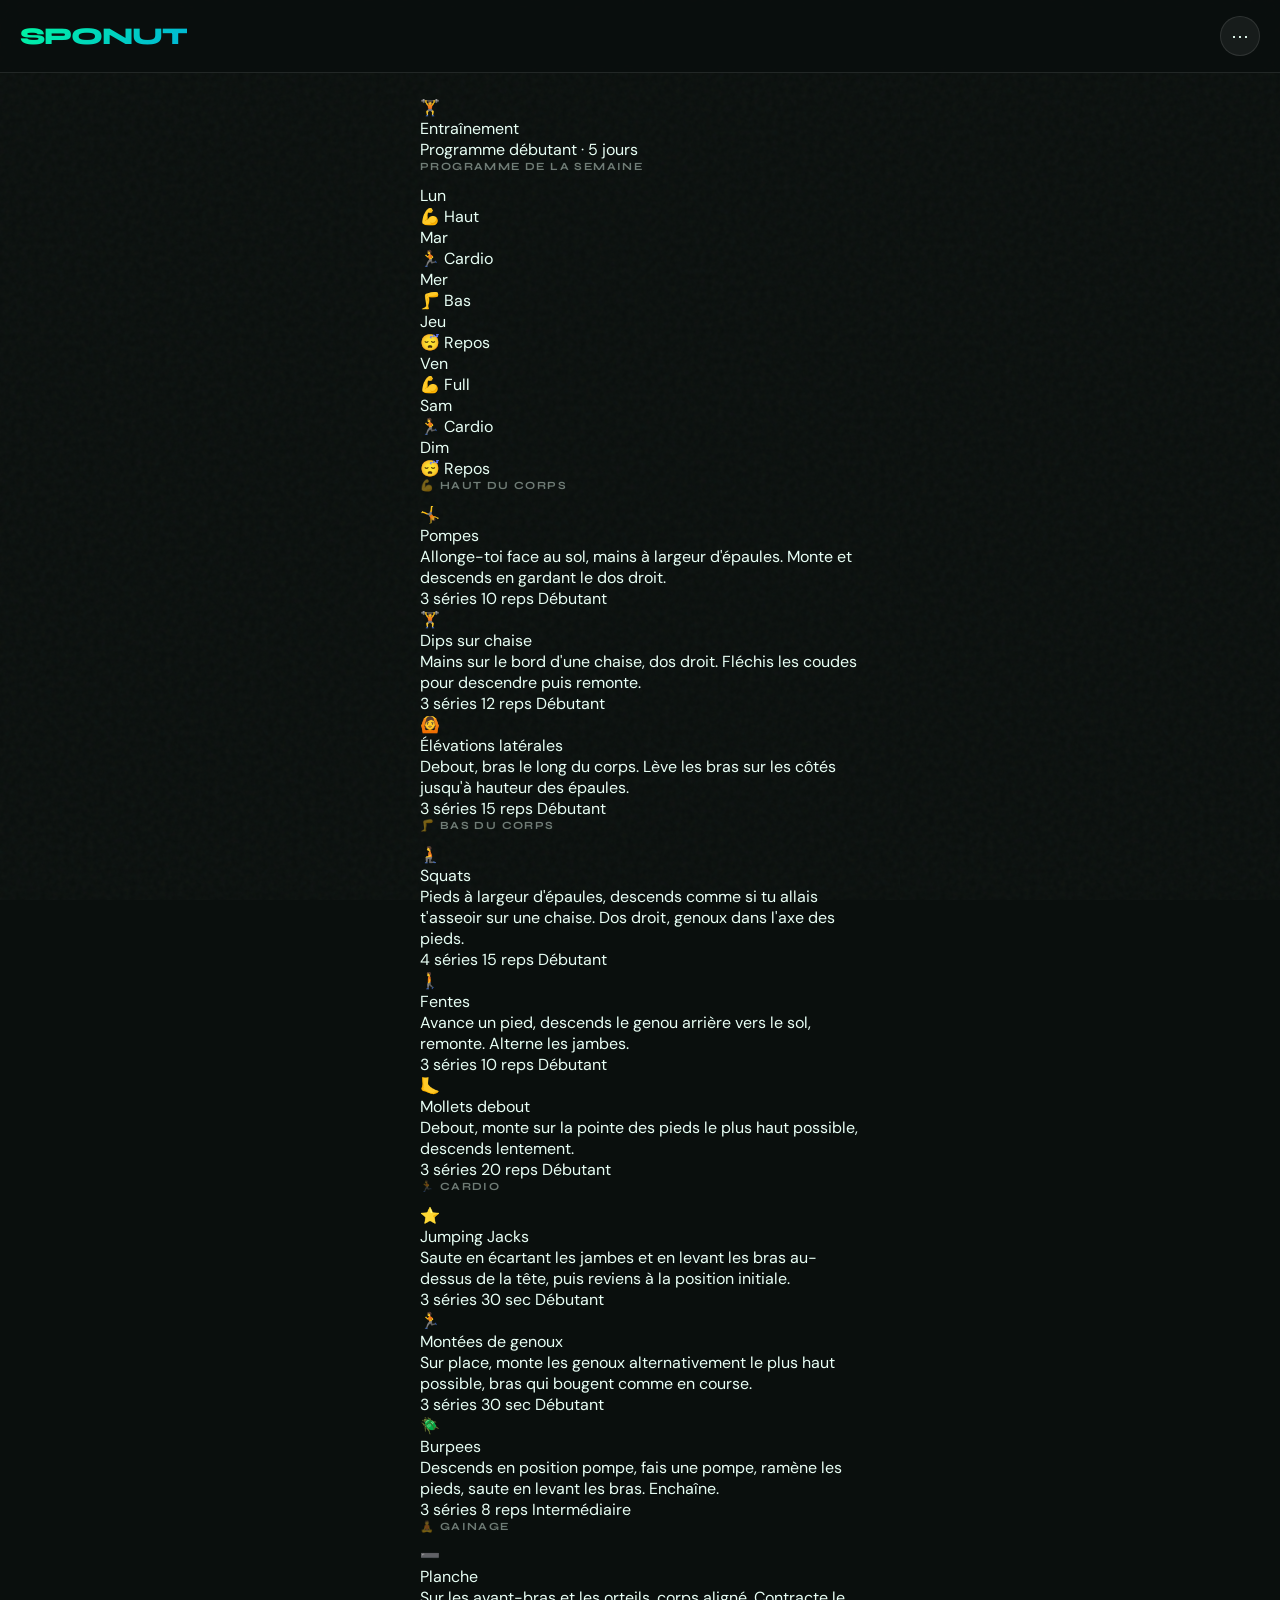
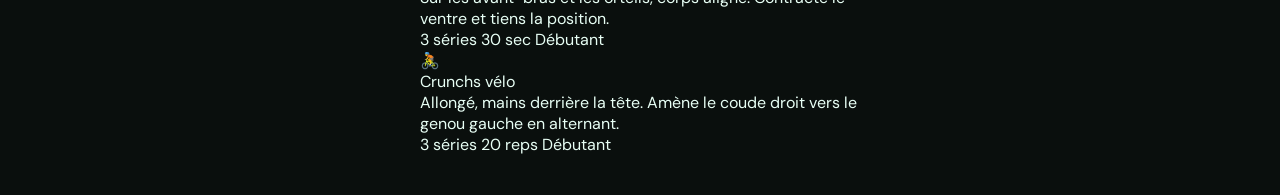
==== entrainement.html @ d8cbfa94 "création page entrainement" ====
<!DOCTYPE html>
<html lang="fr">

<head>
    <meta charset="UTF-8">
    <meta name="viewport" content="width=device-width, initial-scale=1.0">
    <link href="https://fonts.googleapis.com/css2?family=Syne:wght@400;600;700;800&family=DM+Sans:wght@300;400;500&display=swap" rel="stylesheet">
    <link rel="stylesheet" href="style.css">
    <link rel="stylesheet" href="entrainement.css">
    <title>SPONUT — Entraînement</title>
</head>

<body>

    <header class="app-header">
        <a href="index.html" class="logo">SPONUT</a>
        <div class="menu-wrap" id="menuWrap">
            <div class="menu-btn" id="menuBtn">⋯</div>
            <div class="dropdown" id="dropdown">
                <div class="dropdown-item" onclick="window.location='index.html'">Accueil</div>
                <div class="dropdown-item" onclick="window.location='entrainement.html'">Entraînement</div>
                <div class="dropdown-item" onclick="window.location='nutrition.html'">Nutrition</div>
                <div class="dropdown-item" onclick="window.location='profil.html'">Profil</div>
                <div class="dropdown-item danger">Déconnexion</div>
            </div>
        </div>
    </header>

    <main class="content">

        <div class="page-hero">
            <div class="page-hero-icon">🏋️</div>
            <div>
                <div class="page-title">Entraînement</div>
                <div class="page-sub">Programme débutant · 5 jours</div>
            </div>
        </div>

        <div class="section-title">Programme de la semaine</div>
        <div class="week-program">
            <div class="program-day active">
                <div class="pd-label">Lun</div>
                <div class="pd-type">💪 Haut</div>
            </div>
            <div class="program-day">
                <div class="pd-label">Mar</div>
                <div class="pd-type">🏃 Cardio</div>
            </div>
            <div class="program-day">
                <div class="pd-label">Mer</div>
                <div class="pd-type">🦵 Bas</div>
            </div>
            <div class="program-day rest">
                <div class="pd-label">Jeu</div>
                <div class="pd-type">😴 Repos</div>
            </div>
            <div class="program-day">
                <div class="pd-label">Ven</div>
                <div class="pd-type">💪 Full</div>
            </div>
            <div class="program-day">
                <div class="pd-label">Sam</div>
                <div class="pd-type">🏃 Cardio</div>
            </div>
            <div class="program-day rest">
                <div class="pd-label">Dim</div>
                <div class="pd-type">😴 Repos</div>
            </div>
        </div>

        <div class="section-title">💪 Haut du corps</div>
        <div class="exercices">

            <div class="exo-card">
                <div class="exo-visual">🤸</div>
                <div class="exo-body">
                    <div class="exo-name">Pompes</div>
                    <div class="exo-desc">Allonge-toi face au sol, mains à largeur d'épaules. Monte et descends en gardant le dos droit.</div>
                    <div class="exo-tags">
                        <span class="tag">3 séries</span>
                        <span class="tag">10 reps</span>
                        <span class="tag difficulty easy">Débutant</span>
                    </div>
                </div>
            </div>

            <div class="exo-card">
                <div class="exo-visual">🏋️</div>
                <div class="exo-body">
                    <div class="exo-name">Dips sur chaise</div>
                    <div class="exo-desc">Mains sur le bord d'une chaise, dos droit. Fléchis les coudes pour descendre puis remonte.</div>
                    <div class="exo-tags">
                        <span class="tag">3 séries</span>
                        <span class="tag">12 reps</span>
                        <span class="tag difficulty easy">Débutant</span>
                    </div>
                </div>
            </div>

            <div class="exo-card">
                <div class="exo-visual">🙆</div>
                <div class="exo-body">
                    <div class="exo-name">Élévations latérales</div>
                    <div class="exo-desc">Debout, bras le long du corps. Lève les bras sur les côtés jusqu'à hauteur des épaules.</div>
                    <div class="exo-tags">
                        <span class="tag">3 séries</span>
                        <span class="tag">15 reps</span>
                        <span class="tag difficulty easy">Débutant</span>
                    </div>
                </div>
            </div>

        </div>

        <div class="section-title">🦵 Bas du corps</div>
        <div class="exercices">

            <div class="exo-card">
                <div class="exo-visual">🧎</div>
                <div class="exo-body">
                    <div class="exo-name">Squats</div>
                    <div class="exo-desc">Pieds à largeur d'épaules, descends comme si tu allais t'asseoir sur une chaise. Dos droit, genoux dans l'axe des pieds.</div>
                    <div class="exo-tags">
                        <span class="tag">4 séries</span>
                        <span class="tag">15 reps</span>
                        <span class="tag difficulty easy">Débutant</span>
                    </div>
                </div>
            </div>

            <div class="exo-card">
                <div class="exo-visual">🚶</div>
                <div class="exo-body">
                    <div class="exo-name">Fentes</div>
                    <div class="exo-desc">Avance un pied, descends le genou arrière vers le sol, remonte. Alterne les jambes.</div>
                    <div class="exo-tags">
                        <span class="tag">3 séries</span>
                        <span class="tag">10 reps</span>
                        <span class="tag difficulty easy">Débutant</span>
                    </div>
                </div>
            </div>

            <div class="exo-card">
                <div class="exo-visual">🦶</div>
                <div class="exo-body">
                    <div class="exo-name">Mollets debout</div>
                    <div class="exo-desc">Debout, monte sur la pointe des pieds le plus haut possible, descends lentement.</div>
                    <div class="exo-tags">
                        <span class="tag">3 séries</span>
                        <span class="tag">20 reps</span>
                        <span class="tag difficulty easy">Débutant</span>
                    </div>
                </div>
            </div>

        </div>

        <div class="section-title">🏃 Cardio</div>
        <div class="exercices">

            <div class="exo-card">
                <div class="exo-visual">⭐</div>
                <div class="exo-body">
                    <div class="exo-name">Jumping Jacks</div>
                    <div class="exo-desc">Saute en écartant les jambes et en levant les bras au-dessus de la tête, puis reviens à la position initiale.</div>
                    <div class="exo-tags">
                        <span class="tag">3 séries</span>
                        <span class="tag">30 sec</span>
                        <span class="tag difficulty easy">Débutant</span>
                    </div>
                </div>
            </div>

            <div class="exo-card">
                <div class="exo-visual">🏃</div>
                <div class="exo-body">
                    <div class="exo-name">Montées de genoux</div>
                    <div class="exo-desc">Sur place, monte les genoux alternativement le plus haut possible, bras qui bougent comme en course.</div>
                    <div class="exo-tags">
                        <span class="tag">3 séries</span>
                        <span class="tag">30 sec</span>
                        <span class="tag difficulty easy">Débutant</span>
                    </div>
                </div>
            </div>

            <div class="exo-card">
                <div class="exo-visual">🪲</div>
                <div class="exo-body">
                    <div class="exo-name">Burpees</div>
                    <div class="exo-desc">Descends en position pompe, fais une pompe, ramène les pieds, saute en levant les bras. Enchaîne.</div>
                    <div class="exo-tags">
                        <span class="tag">3 séries</span>
                        <span class="tag">8 reps</span>
                        <span class="tag difficulty medium">Intermédiaire</span>
                    </div>
                </div>
            </div>

        </div>

        <div class="section-title">🧘 Gainage</div>
        <div class="exercices">

            <div class="exo-card">
                <div class="exo-visual">➖</div>
                <div class="exo-body">
                    <div class="exo-name">Planche</div>
                    <div class="exo-desc">Sur les avant-bras et les orteils, corps aligné. Contracte le ventre et tiens la position.</div>
                    <div class="exo-tags">
                        <span class="tag">3 séries</span>
                        <span class="tag">30 sec</span>
                        <span class="tag difficulty easy">Débutant</span>
                    </div>
                </div>
            </div>

            <div class="exo-card">
                <div class="exo-visual">🚴</div>
                <div class="exo-body">
                    <div class="exo-name">Crunchs vélo</div>
                    <div class="exo-desc">Allongé, mains derrière la tête. Amène le coude droit vers le genou gauche en alternant.</div>
                    <div class="exo-tags">
                        <span class="tag">3 séries</span>
                        <span class="tag">20 reps</span>
                        <span class="tag difficulty easy">Débutant</span>
                    </div>
                </div>
            </div>

        </div>

    </main>

    <script src="script.js"></script>
</body>

</html>
---- style.css ----
*,
*::before,
*::after {
    box-sizing: border-box;
    margin: 0;
    padding: 0;
}

:root {
    --green-light: #00f5a0;
    --green-dark: #00c98a;
    --teal: #00b4d8;
    --bg: #0a0f0d;
    --card: rgba(255, 255, 255, 0.06);
    --border: rgba(255, 255, 255, 0.10);
    --text: #e8fff5;
    --muted: rgba(232, 255, 245, 0.45);
    --radius: 18px;
}

body {
    font-family: 'DM Sans', sans-serif;
    background: var(--bg);
    min-height: 100vh;
    color: var(--text);
    overflow-x: hidden;
}

body::before {
    content: '';
    position: fixed;
    inset: 0;
    background-image: url("data:image/svg+xml,%3Csvg viewBox='0 0 200 200' xmlns='http://www.w3.org/2000/svg'%3E%3Cfilter id='n'%3E%3CfeTurbulence type='fractalNoise' baseFrequency='0.75' numOctaves='4' stitchTiles='stitch'/%3E%3C/filter%3E%3Crect width='100%25' height='100%25' filter='url(%23n)' opacity='0.04'/%3E%3C/svg%3E");
    pointer-events: none;
    z-index: 0;
}

.app-header {
    position: sticky;
    top: 0;
    z-index: 100;
    display: flex;
    justify-content: space-between;
    align-items: center;
    padding: 16px 20px;
    background: rgba(10, 15, 13, 0.85);
    backdrop-filter: blur(16px);
    border-bottom: 1px solid var(--border);
}

.logo {
    font-family: 'Syne', sans-serif;
    font-size: 24px;
    font-weight: 800;
    background: linear-gradient(135deg, var(--green-light), var(--teal));
    -webkit-background-clip: text;
    -webkit-text-fill-color: transparent;
    background-clip: text;
    letter-spacing: -1px;
}

.menu-wrap {
    position: relative;
}

.menu-btn {
    width: 40px;
    height: 40px;
    border-radius: 50%;
    background: var(--card);
    border: 1px solid var(--border);
    display: flex;
    align-items: center;
    justify-content: center;
    cursor: pointer;
    font-size: 18px;
    color: var(--text);
    transition: background 0.2s;
    user-select: none;
}

.menu-btn:hover {
    background: rgba(255, 255, 255, 0.12);
}

.dropdown {
    position: absolute;
    top: calc(100% + 10px);
    right: 0;
    width: 190px;
    background: #111a15;
    border: 1px solid var(--border);
    border-radius: 14px;
    overflow: hidden;
    box-shadow: 0 16px 40px rgba(0, 0, 0, 0.5);
    opacity: 0;
    transform: translateY(-8px) scale(0.97);
    pointer-events: none;
    transition: opacity 0.2s ease, transform 0.2s ease;
}

.dropdown.open {
    opacity: 1;
    transform: translateY(0) scale(1);
    pointer-events: all;
}

.dropdown-item {
    display: flex;
    align-items: center;
    gap: 12px;
    padding: 13px 16px;
    font-size: 14px;
    color: var(--text);
    cursor: pointer;
    transition: background 0.15s;
    border-bottom: 1px solid var(--border);
}

.dropdown-item:last-child {
    border-bottom: none;
}

.dropdown-item:hover {
    background: rgba(255, 255, 255, 0.06);
}

.dropdown-item.danger {
    color: #ff7878;
}

.content {
    padding: 24px 20px 40px;
    max-width: 480px;
    margin: 0 auto;
    position: relative;
    z-index: 1;
}

.profile-section {
    display: flex;
    align-items: center;
    gap: 16px;
    margin-bottom: 28px;
    padding: 18px;
    background: var(--card);
    border: 1px solid var(--border);
    border-radius: var(--radius);
    backdrop-filter: blur(10px);
}

.avatar-wrap {
    position: relative;
    width: 60px;
    height: 60px;
    flex-shrink: 0;
}

.avatar {
    width: 60px;
    height: 60px;
    border-radius: 50%;
    background: linear-gradient(135deg, #1a2e24, #0d2018);
    border: 2px solid var(--green-dark);
    display: flex;
    align-items: center;
    justify-content: center;
    font-size: 26px;
}

.avatar-ring {
    position: absolute;
    inset: -4px;
    border-radius: 50%;
    border: 2px solid transparent;
    background: linear-gradient(135deg, var(--green-light), var(--teal)) border-box;
    -webkit-mask: linear-gradient(#fff 0 0) padding-box, linear-gradient(#fff 0 0);
    -webkit-mask-composite: destination-out;
    mask-composite: exclude;
    animation: spin 6s linear infinite;
}

@keyframes spin {
    to {
        transform: rotate(360deg);
    }
}

.profile-info {
    flex: 1;
}

.profile-name {
    font-family: 'Syne', sans-serif;
    font-size: 17px;
    font-weight: 700;
}

.profile-sub {
    font-size: 12px;
    color: var(--muted);
    margin-top: 2px;
}

.profile-badge {
    background: rgba(0, 245, 160, 0.12);
    border: 1px solid rgba(0, 245, 160, 0.3);
    color: var(--green-light);
    font-size: 11px;
    font-family: 'Syne', sans-serif;
    font-weight: 600;
    padding: 4px 10px;
    border-radius: 99px;
}

.section-title {
    font-family: 'Syne', sans-serif;
    font-size: 11px;
    font-weight: 700;
    color: var(--muted);
    text-transform: uppercase;
    letter-spacing: 1.4px;
    margin-bottom: 12px;
}

.macros {
    display: flex;
    flex-direction: column;
    gap: 10px;
    margin-bottom: 28px;
}

.macro-card {
    background: var(--card);
    border: 1px solid var(--border);
    border-radius: var(--radius);
    padding: 14px 16px;
    display: flex;
    align-items: center;
    gap: 14px;
    backdrop-filter: blur(10px);
    transition: border-color 0.2s, background 0.2s;
    animation: slideIn 0.4s ease both;
}

.macro-card:hover {
    background: rgba(255, 255, 255, 0.09);
    border-color: rgba(0, 245, 160, 0.25);
}

@keyframes slideIn {
    from {
        opacity: 0;
        transform: translateX(-10px);
    }

    to {
        opacity: 1;
        transform: translateX(0);
    }
}

.macro-card:nth-child(1) {
    animation-delay: 0.05s;
}

.macro-card:nth-child(2) {
    animation-delay: 0.10s;
}

.macro-card:nth-child(3) {
    animation-delay: 0.15s;
}

.macro-card:nth-child(4) {
    animation-delay: 0.20s;
}

.macro-icon {
    width: 40px;
    height: 40px;
    border-radius: 12px;
    display: flex;
    align-items: center;
    justify-content: center;
    font-size: 18px;
    flex-shrink: 0;
}

.macro-icon.cal {
    background: rgba(255, 180, 60, 0.15);
}

.macro-icon.prot {
    background: rgba(100, 200, 120, 0.15);
}

.macro-icon.gluc {
    background: rgba(80, 180, 255, 0.15);
}

.macro-icon.lip {
    background: rgba(255, 120, 120, 0.15);
}

.macro-body {
    flex: 1;
    min-width: 0;
}

.macro-top {
    display: flex;
    justify-content: space-between;
    align-items: baseline;
    margin-bottom: 6px;
}

.macro-label {
    font-family: 'Syne', sans-serif;
    font-size: 13px;
    font-weight: 600;
}

.macro-value {
    font-family: 'Syne', sans-serif;
    font-size: 13px;
    font-weight: 700;
    color: var(--muted);
}

.macro-value span {
    color: var(--text);
}

.macro-bar-wrap {
    height: 5px;
    background: rgba(255, 255, 255, 0.07);
    border-radius: 99px;
    overflow: hidden;
}

.macro-bar {
    height: 100%;
    border-radius: 99px;
}

.bar-cal {
    background: linear-gradient(90deg, #ffb43c, #ff8f3c);
    width: 84%;
}

.bar-prot {
    background: linear-gradient(90deg, #64c878, #00f5a0);
    width: 76%;
}

.bar-gluc {
    background: linear-gradient(90deg, #50b4ff, #00c8ff);
    width: 82%;
}

.bar-lip {
    background: linear-gradient(90deg, #ff7878, #ff5050);
    width: 68%;
}

.week-section {
    margin-bottom: 28px;
}

.week-grid {
    display: grid;
    grid-template-columns: repeat(7, 1fr);
    gap: 6px;
}

.day-card {
    background: var(--card);
    border: 1px solid var(--border);
    border-radius: 12px;
    padding: 10px 4px;
    display: flex;
    flex-direction: column;
    align-items: center;
    gap: 7px;
    cursor: pointer;
    transition: all 0.2s;
}

.day-card:hover {
    border-color: rgba(0, 245, 160, 0.35);
    background: rgba(0, 245, 160, 0.05);
}

.day-card.active {
    background: linear-gradient(160deg, rgba(0, 245, 160, 0.15), rgba(0, 180, 216, 0.08));
    border-color: var(--green-dark);
}

.day-label {
    font-family: 'Syne', sans-serif;
    font-size: 9px;
    font-weight: 700;
    color: var(--muted);
    text-transform: uppercase;
}

.day-card.active .day-label {
    color: var(--green-light);
}

.day-dot {
    width: 6px;
    height: 6px;
    border-radius: 50%;
    background: rgba(255, 255, 255, 0.1);
}

.day-card.active .day-dot {
    background: var(--green-light);
    box-shadow: 0 0 6px var(--green-light);
}

.day-card.done .day-dot {
    background: var(--teal);
}
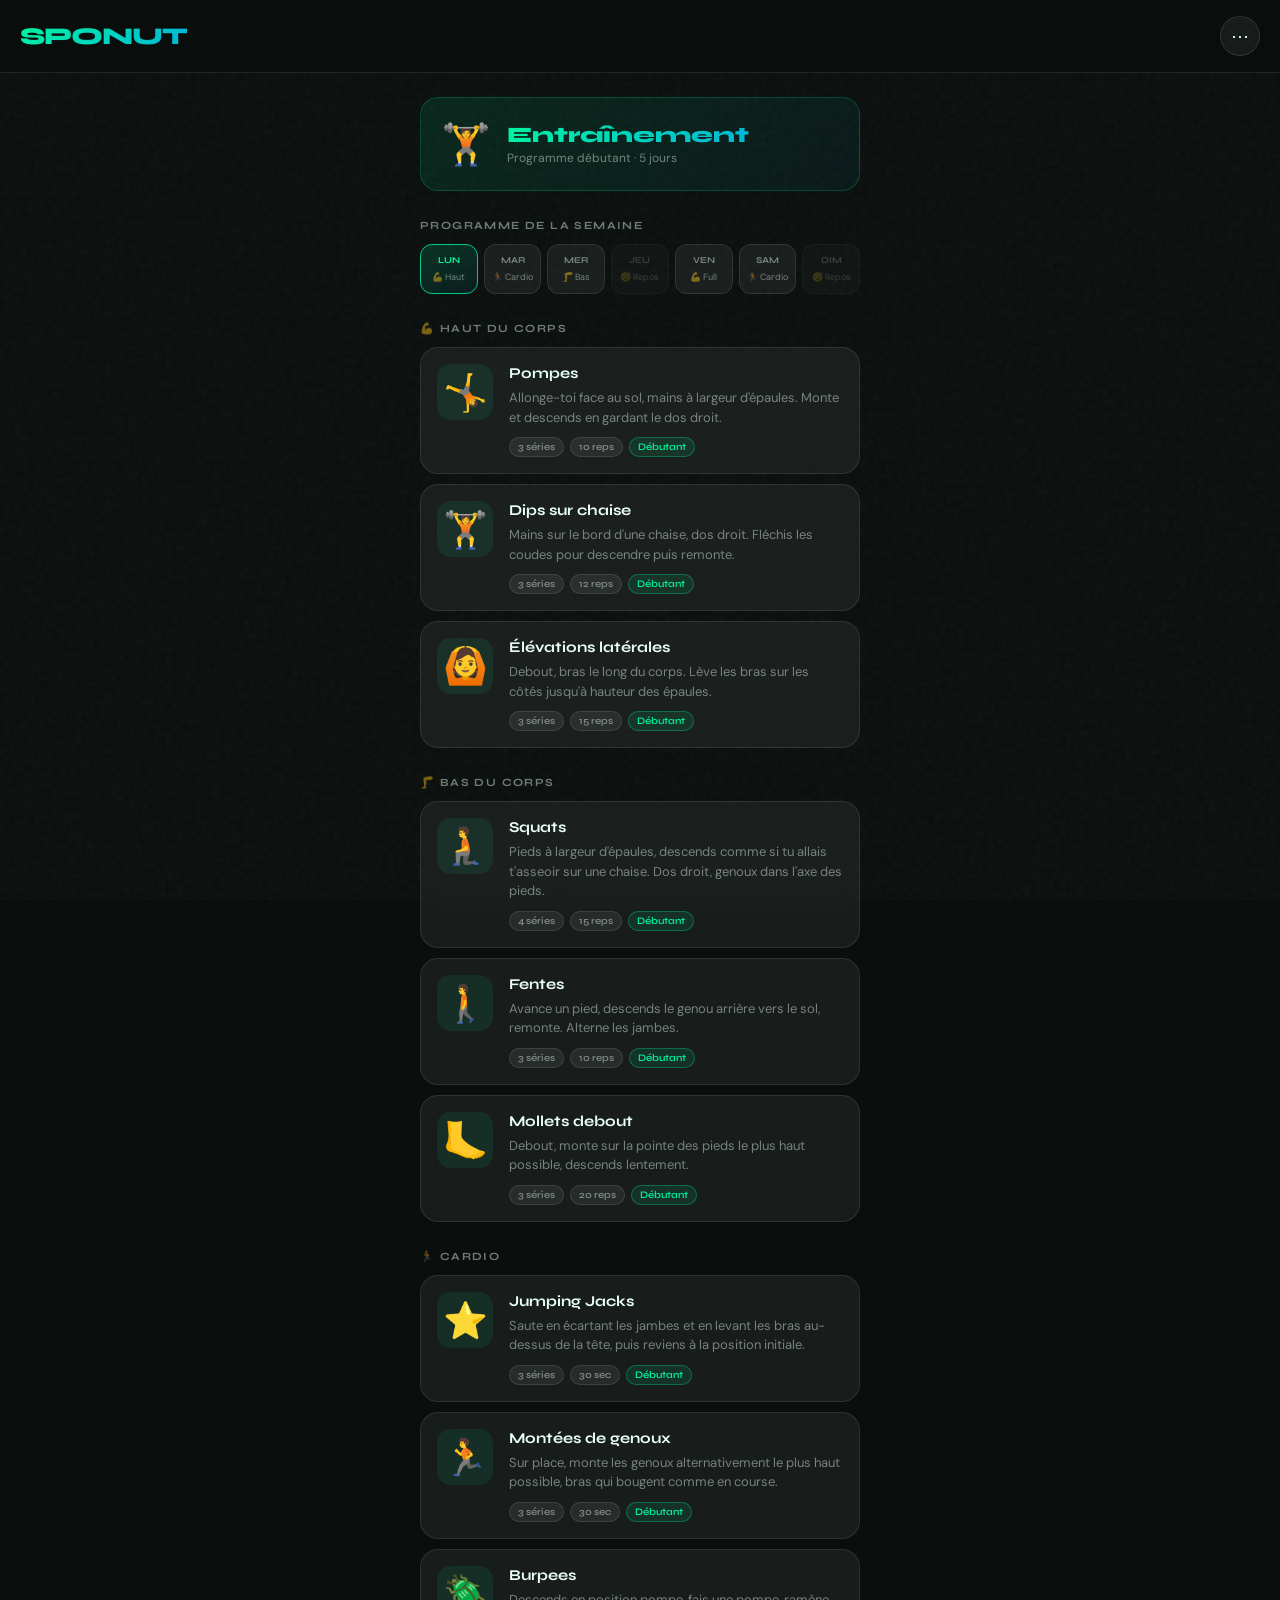
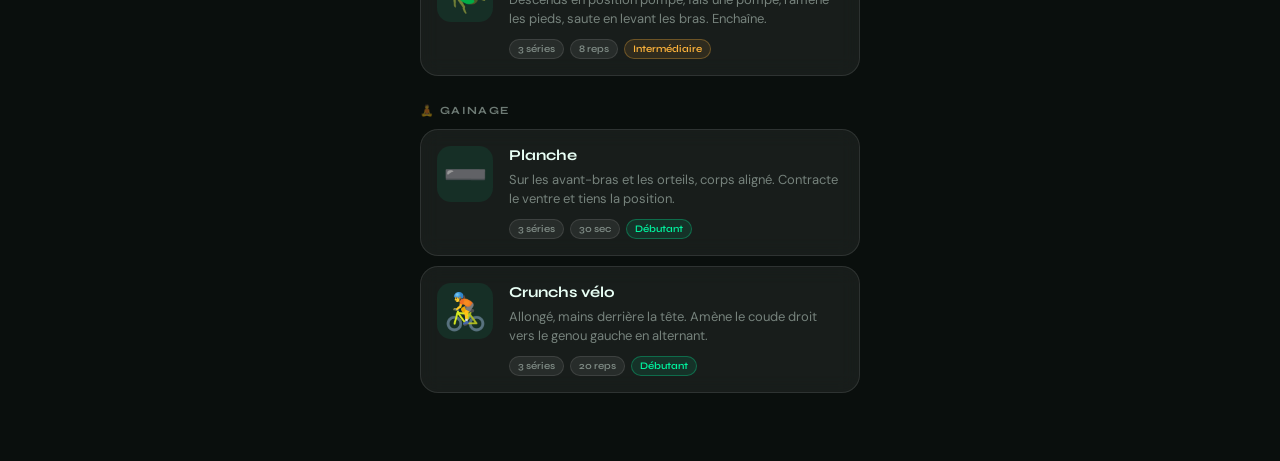
==== commit 4183a78e: "correction logo" ====
--- a/entrainement.html
+++ b/entrainement.html
@@ -14,6 +14,7 @@
 
     <header class="app-header">
         <a href="index.html" class="logo">SPONUT</a>
+
         <div class="menu-wrap" id="menuWrap">
             <div class="menu-btn" id="menuBtn">⋯</div>
             <div class="dropdown" id="dropdown">
--- a/entrainement.css
+++ b/entrainement.css
@@ -0,0 +1,167 @@
+.page-hero {
+    display: flex;
+    align-items: center;
+    gap: 16px;
+    margin-bottom: 28px;
+    padding: 20px;
+    background: linear-gradient(135deg, rgba(0,245,160,0.1), rgba(0,180,216,0.06));
+    border: 1px solid rgba(0,245,160,0.2);
+    border-radius: var(--radius);
+}
+
+.page-hero-icon {
+    font-size: 40px;
+    flex-shrink: 0;
+}
+
+.page-title {
+    font-family: 'Syne', sans-serif;
+    font-size: 22px;
+    font-weight: 800;
+    background: linear-gradient(135deg, var(--green-light), var(--teal));
+    -webkit-background-clip: text;
+    -webkit-text-fill-color: transparent;
+    background-clip: text;
+}
+
+.page-sub {
+    font-size: 12px;
+    color: var(--muted);
+    margin-top: 2px;
+}
+
+.week-program {
+    display: grid;
+    grid-template-columns: repeat(7, 1fr);
+    gap: 6px;
+    margin-bottom: 28px;
+}
+
+.program-day {
+    background: var(--card);
+    border: 1px solid var(--border);
+    border-radius: 12px;
+    padding: 10px 4px;
+    display: flex;
+    flex-direction: column;
+    align-items: center;
+    gap: 6px;
+    cursor: pointer;
+    transition: all 0.2s;
+}
+
+.program-day:hover {
+    border-color: rgba(0,245,160,0.35);
+    background: rgba(0,245,160,0.05);
+}
+
+.program-day.active {
+    background: linear-gradient(160deg, rgba(0,245,160,0.15), rgba(0,180,216,0.08));
+    border-color: var(--green-dark);
+}
+
+.program-day.rest {
+    opacity: 0.4;
+}
+
+.pd-label {
+    font-family: 'Syne', sans-serif;
+    font-size: 9px;
+    font-weight: 700;
+    color: var(--muted);
+    text-transform: uppercase;
+}
+
+.program-day.active .pd-label { color: var(--green-light); }
+
+.pd-type {
+    font-size: 9px;
+    color: var(--muted);
+    text-align: center;
+}
+
+.exercices {
+    display: flex;
+    flex-direction: column;
+    gap: 10px;
+    margin-bottom: 28px;
+}
+
+.exo-card {
+    background: var(--card);
+    border: 1px solid var(--border);
+    border-radius: var(--radius);
+    padding: 16px;
+    display: flex;
+    gap: 16px;
+    align-items: flex-start;
+    backdrop-filter: blur(10px);
+    transition: border-color 0.2s, background 0.2s;
+    animation: slideIn 0.4s ease both;
+}
+
+.exo-card:hover {
+    background: rgba(255,255,255,0.09);
+    border-color: rgba(0,245,160,0.25);
+}
+
+.exo-visual {
+    font-size: 36px;
+    width: 56px;
+    height: 56px;
+    background: rgba(0,245,160,0.08);
+    border-radius: 14px;
+    display: flex;
+    align-items: center;
+    justify-content: center;
+    flex-shrink: 0;
+}
+
+.exo-body { flex: 1; }
+
+.exo-name {
+    font-family: 'Syne', sans-serif;
+    font-size: 15px;
+    font-weight: 700;
+    margin-bottom: 6px;
+}
+
+.exo-desc {
+    font-size: 13px;
+    color: var(--muted);
+    line-height: 1.5;
+    margin-bottom: 10px;
+}
+
+.exo-tags {
+    display: flex;
+    flex-wrap: wrap;
+    gap: 6px;
+}
+
+.tag {
+    font-family: 'Syne', sans-serif;
+    font-size: 10px;
+    font-weight: 600;
+    padding: 3px 8px;
+    border-radius: 99px;
+    background: rgba(255,255,255,0.07);
+    border: 1px solid var(--border);
+    color: var(--muted);
+}
+
+.tag.difficulty.easy {
+    background: rgba(0,245,160,0.1);
+    border-color: rgba(0,245,160,0.3);
+    color: var(--green-light);
+}
+
+.tag.difficulty.medium {
+    background: rgba(255,180,60,0.1);
+    border-color: rgba(255,180,60,0.3);
+    color: #ffb43c;
+}
+
+.logo {
+    text-decoration: none;
+}
